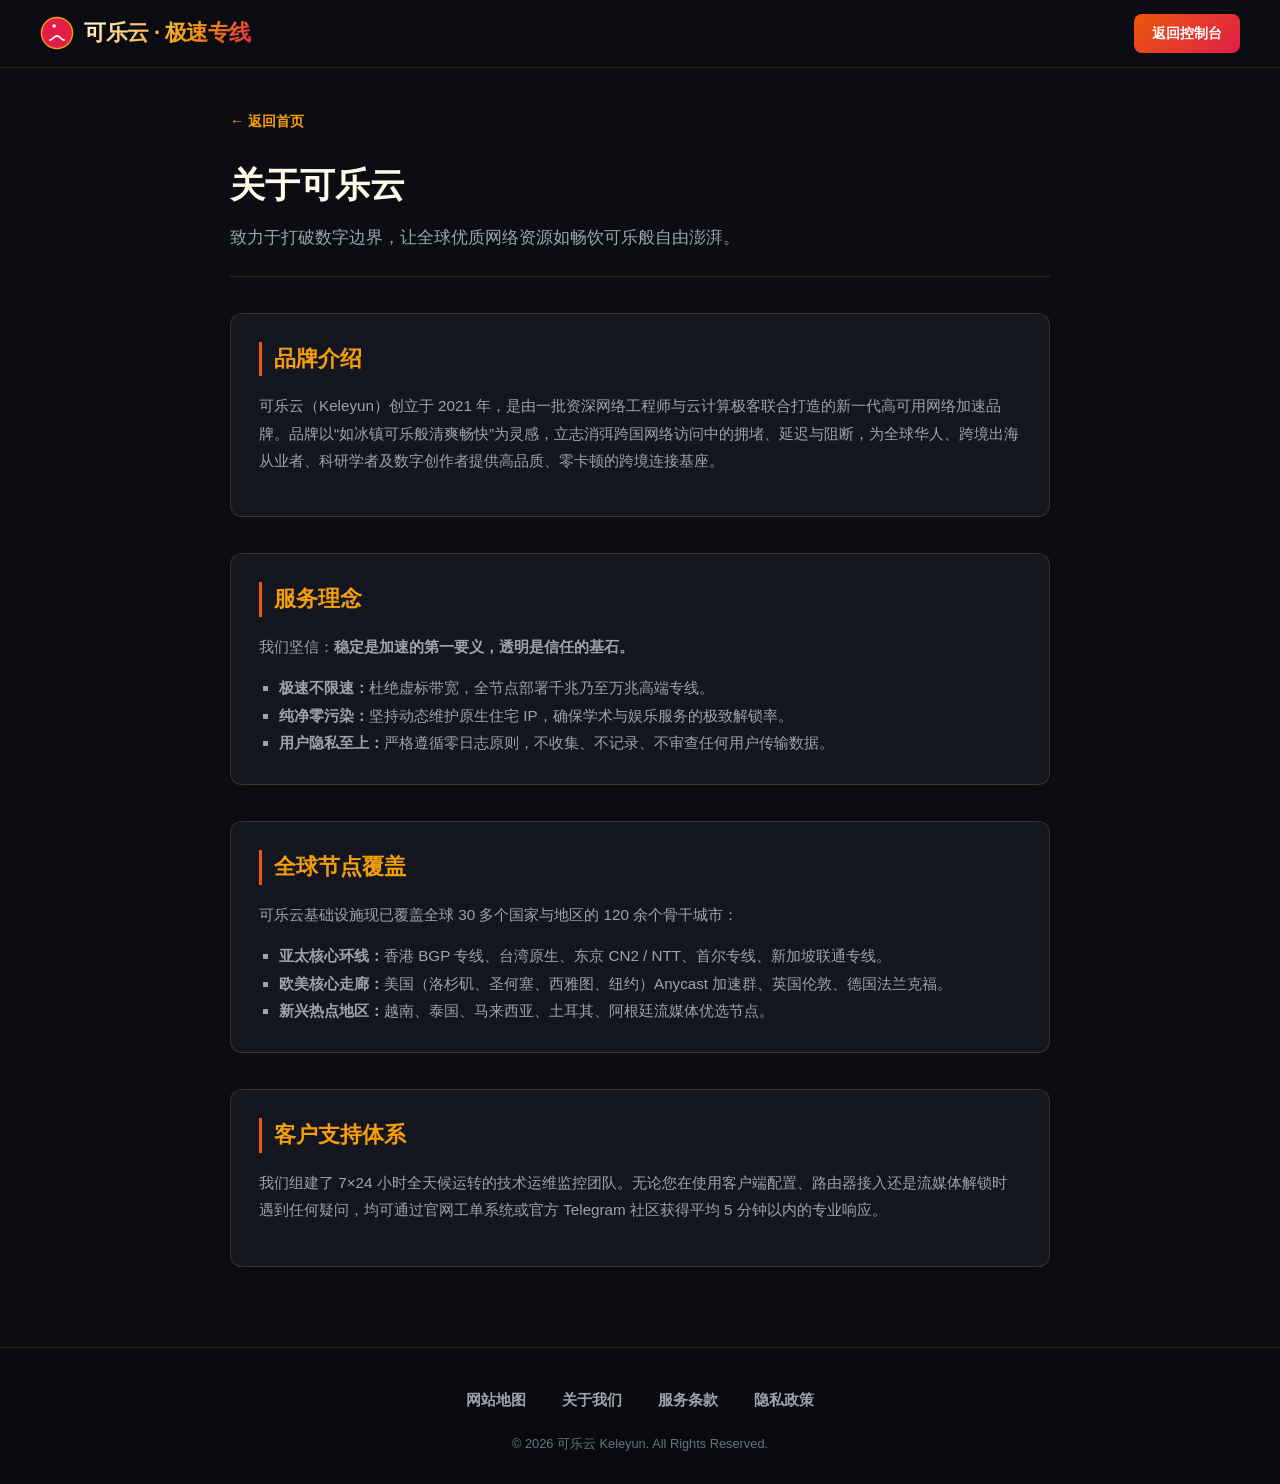
==== about.html @ 2b562ada "feat: initial commit for keleyun.click promotional landing page & SEO articles" ====
<!DOCTYPE html>
<html lang="zh-CN">
<head>
  <meta charset="UTF-8">
  <meta name="viewport" content="width=device-width, initial-scale=1.0">
  <title>关于我们 - 可乐云</title>
  <link rel="stylesheet" href="style.css">
  <style>
    .subpage-container { max-width: 860px; margin: 40px auto 80px; padding: 0 20px; }
    .subpage-header { border-bottom: 1px solid var(--border-line); padding-bottom: 24px; margin-bottom: 36px; }
    .subpage-header h1 { font-size: 2.2rem; color: var(--text-main); margin-bottom: 12px; }
    .subpage-header p { color: var(--text-muted); font-size: 1.05rem; }
    .content-section { margin-bottom: 36px; background: var(--bg-surface); border: 1px solid var(--border-line); border-radius: 12px; padding: 28px; }
    .content-section h2 { font-size: 1.35rem; color: var(--accent-amber); margin-bottom: 16px; border-left: 3px solid var(--accent-orange); padding-left: 12px; }
    .content-section p { color: var(--text-muted); line-height: 1.8; margin-bottom: 14px; font-size: 0.95rem; }
    .content-section ul { list-style: square; padding-left: 20px; color: var(--text-muted); line-height: 1.8; font-size: 0.95rem; }
    .back-home { display: inline-flex; align-items: center; gap: 6px; color: var(--accent-amber); text-decoration: none; margin-bottom: 24px; font-weight: 600; font-size: 0.9rem; }
  </style>
</head>
<body>

  <header class="site-header">
    <div class="nav-container">
      <a href="index.html" class="brand-logo">
        <svg width="34" height="34" viewBox="0 0 48 48" fill="none">
          <circle cx="24" cy="24" r="22" fill="#e11d48" stroke="#f59e0b" stroke-width="2"/>
          <path d="M14 34C18 34 20 28 24 28C28 28 30 34 34 34" stroke="#ffffff" stroke-width="2.5" stroke-linecap="round"/>
          <circle cx="20" cy="14" r="2.5" fill="#ffffff"/>
        </svg>
        <span class="brand-text">可乐云 · 极速专线</span>
      </a>
      <a href="https://ww012.twilightaff.com/#/?code=A56DH1Af" target="_blank" rel="nofollow" class="btn-header-cta">返回控制台</a>
    </div>
  </header>

  <div class="subpage-container">
    <a href="index.html" class="back-home">&larr; 返回首页</a>

    <div class="subpage-header">
      <h1>关于可乐云</h1>
      <p>致力于打破数字边界，让全球优质网络资源如畅饮可乐般自由澎湃。</p>
    </div>

    <!-- 品牌介绍 -->
    <section class="content-section">
      <h2>品牌介绍</h2>
      <p>可乐云（Keleyun）创立于 2021 年，是由一批资深网络工程师与云计算极客联合打造的新一代高可用网络加速品牌。品牌以“如冰镇可乐般清爽畅快”为灵感，立志消弭跨国网络访问中的拥堵、延迟与阻断，为全球华人、跨境出海从业者、科研学者及数字创作者提供高品质、零卡顿的跨境连接基座。</p>
    </section>

    <!-- 服务理念 -->
    <section class="content-section">
      <h2>服务理念</h2>
      <p>我们坚信：<strong>稳定是加速的第一要义，透明是信任的基石。</strong></p>
      <ul>
        <li><strong>极速不限速：</strong>杜绝虚标带宽，全节点部署千兆乃至万兆高端专线。</li>
        <li><strong>纯净零污染：</strong>坚持动态维护原生住宅 IP，确保学术与娱乐服务的极致解锁率。</li>
        <li><strong>用户隐私至上：</strong>严格遵循零日志原则，不收集、不记录、不审查任何用户传输数据。</li>
      </ul>
    </section>

    <!-- 节点覆盖 -->
    <section class="content-section">
      <h2>全球节点覆盖</h2>
      <p>可乐云基础设施现已覆盖全球 30 多个国家与地区的 120 余个骨干城市：</p>
      <ul>
        <li><strong>亚太核心环线：</strong>香港 BGP 专线、台湾原生、东京 CN2 / NTT、首尔专线、新加坡联通专线。</li>
        <li><strong>欧美核心走廊：</strong>美国（洛杉矶、圣何塞、西雅图、纽约）Anycast 加速群、英国伦敦、德国法兰克福。</li>
        <li><strong>新兴热点地区：</strong>越南、泰国、马来西亚、土耳其、阿根廷流媒体优选节点。</li>
      </ul>
    </section>

    <!-- 客户支持体系 -->
    <section class="content-section">
      <h2>客户支持体系</h2>
      <p>我们组建了 7×24 小时全天候运转的技术运维监控团队。无论您在使用客户端配置、路由器接入还是流媒体解锁时遇到任何疑问，均可通过官网工单系统或官方 Telegram 社区获得平均 5 分钟以内的专业响应。</p>
    </section>
  </div>

  <footer class="site-footer">
    <div class="footer-nav">
      <a href="sitemap.html">网站地图</a>
      <a href="about.html">关于我们</a>
      <a href="terms.html">服务条款</a>
      <a href="privacy.html">隐私政策</a>
    </div>
    <div class="footer-copyright">
      &copy; 2026 可乐云 Keleyun. All Rights Reserved.
    </div>
  </footer>

</body>
</html>
---- style.css ----
/* keleyun.click - 日冕光芒 & 动能光焰风 (Solar Flare & Kinetic Energy) + 可乐气泡能量爆发 */
:root {
  --bg-base: #0c0d12;
  --bg-surface: #14161f;
  --bg-card: #1b1e2b;
  --bg-card-hover: #222636;
  --accent-amber: #f59e0b;
  --accent-orange: #ea580c;
  --accent-cola: #e11d48;
  --text-main: #fffbeb;
  --text-muted: #9ca3af;
  --text-dim: #6b7280;
  --border-line: rgba(245, 158, 11, 0.2);
  --border-glow: rgba(234, 88, 12, 0.4);
  --font-stack: -apple-system, BlinkMacSystemFont, "Segoe UI", "PingFang SC", "Hiragino Sans GB", "Microsoft YaHei", sans-serif;
}

*, *::before, *::after {
  box-sizing: border-box;
  margin: 0;
  padding: 0;
}

body {
  font-family: var(--font-stack);
  background-color: var(--bg-base);
  color: var(--text-main);
  line-height: 1.6;
  overflow-x: hidden;
  -webkit-font-smoothing: antialiased;
}

/* 链接全局规范：杜绝浏览器默认蓝/紫色，常态与访问后统一采用主题主强调色 */
a, a:visited {
  color: var(--accent-amber);
  text-decoration: none;
  transition: color 0.2s ease;
}
a:hover {
  color: #fbbf24;
}

/* 顶部流体能量跑马带 */
.telemetry-ticker {
  background: linear-gradient(90deg, #18110b 0%, #26160d 50%, #18110b 100%);
  border-bottom: 1px solid var(--border-line);
  font-size: 0.8rem;
  padding: 7px 16px;
  color: var(--text-muted);
  display: flex;
  justify-content: space-between;
  align-items: center;
}
.telemetry-ticker .status-live {
  display: inline-flex;
  align-items: center;
  gap: 6px;
  color: #34d399;
}
.status-live .indicator-dot {
  width: 8px;
  height: 8px;
  background-color: #34d399;
  border-radius: 50%;
  box-shadow: 0 0 8px #34d399;
}
.telemetry-ticker .node-ping {
  display: flex;
  gap: 16px;
}
.node-ping span {
  color: var(--accent-amber);
}

/* 导航栏 */
.site-header {
  position: sticky;
  top: 0;
  z-index: 100;
  background: rgba(12, 13, 18, 0.92);
  backdrop-filter: blur(8px);
  border-bottom: 1px solid var(--border-line);
  padding: 14px 24px;
}
.nav-container {
  max-width: 1200px;
  margin: 0 auto;
  display: flex;
  justify-content: space-between;
  align-items: center;
}
.brand-logo {
  display: inline-flex;
  align-items: center;
  gap: 10px;
  text-decoration: none;
}
.brand-logo svg {
  flex-shrink: 0;
}
.brand-text {
  font-size: 1.35rem;
  font-weight: 800;
  letter-spacing: -0.5px;
  background: linear-gradient(135deg, #fffbeb 0%, #f59e0b 60%, #e11d48 100%);
  -webkit-background-clip: text;
  -webkit-text-fill-color: transparent;
}
html {
  scroll-behavior: smooth;
}
section {
  scroll-margin-top: 80px;
}
.nav-menu-group {
  display: flex;
  align-items: center;
  gap: 20px;
}
.nav-actions {
  display: flex;
  align-items: center;
  gap: 18px;
}
.nav-item-link {
  color: var(--text-muted);
  font-size: 0.92rem;
  font-weight: 600;
  text-decoration: none;
  transition: color 0.2s ease;
  white-space: nowrap;
}
.nav-item-link:hover {
  color: #fbbf24;
}
.nav-item-link:visited {
  color: var(--text-muted);
}
.nav-item-link:hover:visited {
  color: #fbbf24;
}
.nav-item-link.nav-highlight-link {
  color: var(--accent-amber);
  font-weight: 700;
}
.nav-item-link.nav-highlight-link:visited {
  color: var(--accent-amber);
}
.btn-header-cta,
.btn-header-cta:visited {
  background: linear-gradient(135deg, var(--accent-orange), var(--accent-cola));
  color: #ffffff !important;
  padding: 8px 18px;
  border-radius: 8px;
  text-decoration: none;
  font-size: 0.88rem;
  font-weight: 700;
  transition: transform 0.2s, box-shadow 0.2s;
  display: inline-flex;
  align-items: center;
}
.btn-header-cta:hover {
  transform: translateY(-1px);
  color: #ffffff !important;
  box-shadow: 0 4px 16px rgba(225, 29, 72, 0.35);
}

/* 主内容容器 */
.layout-wrapper {
  max-width: 1200px;
  margin: 0 auto;
  padding: 0 20px;
}

/* Hero 区域：非对称动能分栏 */
.hero-solar {
  padding: 70px 0 50px;
  display: grid;
  grid-template-columns: 1.15fr 0.85fr;
  gap: 40px;
  align-items: center;
}
.hero-badge {
  display: inline-flex;
  align-items: center;
  gap: 8px;
  background: rgba(245, 158, 11, 0.12);
  border: 1px solid var(--border-line);
  padding: 6px 14px;
  border-radius: 20px;
  font-size: 0.82rem;
  color: var(--accent-amber);
  margin-bottom: 20px;
}
.hero-headline {
  font-size: 2.85rem;
  font-weight: 900;
  line-height: 1.22;
  margin-bottom: 20px;
  color: var(--text-main);
}
.hero-headline .highlight-flare {
  background: linear-gradient(135deg, #f59e0b 0%, #ea580c 50%, #e11d48 100%);
  -webkit-background-clip: text;
  -webkit-text-fill-color: transparent;
}
.hero-subhead {
  font-size: 1.12rem;
  color: var(--text-muted);
  line-height: 1.7;
  margin-bottom: 34px;
}
.hero-buttons {
  display: flex;
  flex-wrap: wrap;
  gap: 16px;
  align-items: center;
}

/* 核心 CTA 按钮：确保无论是否访问过均恒定保持纯白高对比度文字 */
.btn-solar-cta,
.btn-solar-cta:visited {
  display: inline-flex;
  align-items: center;
  justify-content: center;
  gap: 8px;
  background: linear-gradient(135deg, #f59e0b 0%, #ea580c 50%, #e11d48 100%);
  color: #ffffff !important;
  text-shadow: 0 1px 2px rgba(0, 0, 0, 0.4);
  padding: 14px 30px;
  border-radius: 10px;
  text-decoration: none;
  font-weight: 800;
  font-size: 1.05rem;
  box-shadow: 0 4px 20px rgba(234, 88, 12, 0.35);
  transition: all 0.25s ease;
}
.btn-solar-cta:hover {
  transform: translateY(-2px);
  color: #ffffff !important;
  box-shadow: 0 8px 28px rgba(234, 88, 12, 0.55);
}

/* 2026最新梯子推荐 (dofollow 权重传递按钮) */
.btn-dofollow-recommend,
.btn-dofollow-recommend:visited {
  display: inline-flex;
  align-items: center;
  justify-content: center;
  gap: 8px;
  background: rgba(245, 158, 11, 0.12);
  border: 1.5px solid var(--accent-amber);
  color: var(--accent-amber) !important;
  padding: 13px 26px;
  border-radius: 10px;
  text-decoration: none;
  font-weight: 700;
  font-size: 1.02rem;
  transition: all 0.25s ease;
}
.btn-dofollow-recommend:hover {
  background: rgba(245, 158, 11, 0.25);
  color: #ffffff !important;
  transform: translateY(-2px);
  box-shadow: 0 4px 18px rgba(245, 158, 11, 0.25);
}

/* Hero 右侧动态可乐瓶展台 (Dynamic Solar Cola Bottle Visual) */
.hero-cola-showcase {
  display: flex;
  justify-content: center;
  align-items: center;
  position: relative;
}
.bottle-stage-wrapper {
  position: relative;
  display: inline-flex;
  align-items: center;
  justify-content: center;
  padding: 20px;
}
.solar-aura-ring {
  position: absolute;
  width: 320px;
  height: 320px;
  border-radius: 50%;
  background: radial-gradient(circle, rgba(245, 158, 11, 0.18) 0%, rgba(225, 29, 72, 0.12) 50%, transparent 70%);
  border: 1px dashed rgba(245, 158, 11, 0.35);
  animation: solarRingPulse 6s ease-in-out infinite alternate;
}
@keyframes solarRingPulse {
  0% { transform: scale(0.92) rotate(0deg); opacity: 0.7; }
  100% { transform: scale(1.08) rotate(180deg); opacity: 1; }
}

.kinetic-bottle-container {
  position: relative;
  z-index: 2;
  filter: drop-shadow(0 20px 40px rgba(225, 29, 72, 0.35));
  animation: bottleHover 4.5s ease-in-out infinite;
}
@keyframes bottleHover {
  0%, 100% { transform: translateY(0); }
  50% { transform: translateY(-10px); }
}

.liquid-top-meniscus {
  animation: meniscusWobble 2.5s ease-in-out infinite alternate;
}
@keyframes meniscusWobble {
  0% { transform: scaleX(0.95); }
  100% { transform: scaleX(1.05); }
}

.solar-fizz-bubbles .sfb {
  animation: solarFizzRise linear infinite;
}
.sfb-1 { animation-duration: 2.1s; animation-delay: 0s; }
.sfb-2 { animation-duration: 2.7s; animation-delay: -0.4s; }
.sfb-3 { animation-duration: 1.8s; animation-delay: -0.9s; }
.sfb-4 { animation-duration: 2.4s; animation-delay: -1.4s; }
.sfb-5 { animation-duration: 2.0s; animation-delay: -0.6s; }
.sfb-6 { animation-duration: 1.7s; animation-delay: -0.2s; }
.sfb-7 { animation-duration: 2.3s; animation-delay: -1.1s; }
.sfb-8 { animation-duration: 1.9s; animation-delay: -0.5s; }
.sfb-9 { animation-duration: 2.2s; animation-delay: -1.6s; }

@keyframes solarFizzRise {
  0% { transform: translateY(0); opacity: 0; }
  20% { opacity: 0.95; }
  85% { opacity: 0.95; }
  100% { transform: translateY(-140px); opacity: 0; }
}

.solar-ice-cube.cube-left {
  animation: iceSwayLeft 3.6s ease-in-out infinite alternate;
}
@keyframes iceSwayLeft {
  0% { transform: translate(0, 0) rotate(0deg); }
  100% { transform: translate(3px, -6px) rotate(4deg); }
}

.solar-ice-cube.cube-right {
  animation: iceSwayRight 4.2s ease-in-out infinite alternate;
}
@keyframes iceSwayRight {
  0% { transform: translate(0, 0) rotate(0deg); }
  100% { transform: translate(-4px, -5px) rotate(-5deg); }
}

.cap-mist-group .mist {
  animation: mistPuff 2s ease-out infinite;
}
.m1 { animation-delay: 0s; }
.m2 { animation-delay: -0.5s; }
.m3 { animation-delay: -1s; }
.m4 { animation-delay: -1.5s; }
@keyframes mistPuff {
  0% { transform: translateY(0) scale(0.6); opacity: 0.9; }
  100% { transform: translateY(-18px) scale(1.4); opacity: 0; }
}

.kinetic-chip {
  position: absolute;
  z-index: 5;
  background: rgba(24, 17, 11, 0.92);
  border: 1px solid var(--border-line);
  box-shadow: 0 8px 24px rgba(0, 0, 0, 0.5);
  padding: 8px 16px;
  border-radius: 20px;
  font-size: 0.84rem;
  font-weight: 700;
  color: #ffffff;
  display: inline-flex;
  align-items: center;
  gap: 8px;
  white-space: nowrap;
}
.kinetic-chip .chip-glow-dot {
  width: 8px;
  height: 8px;
  border-radius: 50%;
  background: #34d399;
  box-shadow: 0 0 8px #34d399;
}
.kinetic-chip .chip-glow-dot.flame {
  background: #ea580c;
  box-shadow: 0 0 8px #f59e0b;
}
.chip-top-left {
  top: 15%;
  left: -20px;
  animation: chipFloatA 4.5s ease-in-out infinite alternate;
}
.chip-bottom-right {
  bottom: 12%;
  right: -20px;
  animation: chipFloatB 4s ease-in-out infinite alternate;
}
@keyframes chipFloatA {
  0% { transform: translateY(0) translateX(0); }
  100% { transform: translateY(-8px) translateX(6px); }
}
@keyframes chipFloatB {
  0% { transform: translateY(0) translateX(0); }
  100% { transform: translateY(8px) translateX(-6px); }
}

/* 区块通用标题 */
.section-masthead {
  text-align: center;
  margin-bottom: 44px;
}
.section-tag {
  display: inline-block;
  font-size: 0.82rem;
  font-weight: 700;
  text-transform: uppercase;
  color: var(--accent-amber);
  letter-spacing: 1.5px;
  margin-bottom: 8px;
}
.section-title {
  font-size: 2.1rem;
  font-weight: 800;
  color: var(--text-main);
  line-height: 1.3;
}
.section-subtitle {
  font-size: 0.98rem;
  color: var(--text-muted);
  margin-top: 10px;
  max-width: 620px;
  margin-left: auto;
  margin-right: auto;
}

/* 核心优势卡片：极速吞吐性能表现 (3项) */
.section-advantages {
  padding: 60px 0;
  border-top: 1px solid rgba(255, 255, 255, 0.05);
}
.advantages-grid {
  display: grid;
  grid-template-columns: repeat(3, 1fr);
  gap: 24px;
}
.advantage-card {
  background: var(--bg-surface);
  border: 1px solid var(--border-line);
  border-radius: 12px;
  padding: 30px 24px;
  transition: all 0.25s ease;
  position: relative;
  overflow: hidden;
}
.advantage-card::before {
  content: "";
  position: absolute;
  top: 0;
  left: 0;
  right: 0;
  height: 3px;
  background: linear-gradient(90deg, var(--accent-amber), var(--accent-cola));
  opacity: 0;
  transition: opacity 0.25s;
}
.advantage-card:hover {
  transform: translateY(-4px);
  border-color: var(--border-glow);
  background: var(--bg-card);
}
.advantage-card:hover::before {
  opacity: 1;
}
.card-icon-wrapper {
  width: 52px;
  height: 52px;
  border-radius: 10px;
  background: rgba(245, 158, 11, 0.12);
  display: flex;
  align-items: center;
  justify-content: center;
  margin-bottom: 20px;
}
.card-title {
  font-size: 1.25rem;
  font-weight: 700;
  margin-bottom: 12px;
  color: var(--text-main);
}
.card-desc {
  font-size: 0.92rem;
  color: var(--text-muted);
  line-height: 1.65;
}

/* 流媒体与 AI 支持卡片 (4项) */
.section-streaming-ai {
  padding: 60px 0;
  background: linear-gradient(180deg, rgba(20, 22, 31, 0.4) 0%, rgba(12, 13, 18, 0) 100%);
}
.streaming-grid {
  display: grid;
  grid-template-columns: repeat(4, 1fr);
  gap: 20px;
}
.stream-card {
  background: var(--bg-surface);
  border: 1px solid var(--border-line);
  border-radius: 12px;
  padding: 24px 20px;
  transition: all 0.25s ease;
}
.stream-card:hover {
  border-color: var(--accent-amber);
  transform: translateY(-3px);
}
.stream-card .stream-header {
  display: flex;
  align-items: center;
  gap: 12px;
  margin-bottom: 14px;
}
.stream-badge {
  font-size: 0.72rem;
  font-weight: 700;
  padding: 3px 8px;
  border-radius: 4px;
  background: rgba(225, 29, 72, 0.18);
  color: var(--accent-cola);
  margin-left: auto;
}
.stream-title {
  font-size: 1.08rem;
  font-weight: 700;
}
.stream-desc {
  font-size: 0.86rem;
  color: var(--text-muted);
  line-height: 1.6;
}

/* 价格对比表 (3个档位) */
.section-pricing {
  padding: 70px 0;
}
.pricing-grid {
  display: grid;
  grid-template-columns: repeat(3, 1fr);
  gap: 24px;
  align-items: center;
}
.pricing-card {
  background: var(--bg-surface);
  border: 1px solid var(--border-line);
  border-radius: 14px;
  padding: 34px 26px;
  position: relative;
  transition: all 0.25s ease;
}
.pricing-card.popular {
  background: var(--bg-card);
  border: 2px solid var(--accent-orange);
  transform: scale(1.03);
  box-shadow: 0 12px 36px rgba(234, 88, 12, 0.25);
}
.badge-popular {
  position: absolute;
  top: -13px;
  left: 50%;
  transform: translateX(-50%);
  background: linear-gradient(90deg, var(--accent-orange), var(--accent-cola));
  color: #fff;
  font-size: 0.76rem;
  font-weight: 700;
  padding: 4px 14px;
  border-radius: 20px;
  letter-spacing: 0.5px;
}
.plan-name {
  font-size: 1.3rem;
  font-weight: 700;
  color: var(--text-main);
  margin-bottom: 8px;
}
.plan-desc {
  font-size: 0.86rem;
  color: var(--text-muted);
  margin-bottom: 20px;
}
.plan-price-box {
  margin-bottom: 24px;
  padding-bottom: 20px;
  border-bottom: 1px solid rgba(255, 255, 255, 0.08);
}
.plan-price {
  font-size: 2.3rem;
  font-weight: 900;
  color: var(--text-main);
}
.plan-unit {
  font-size: 0.9rem;
  color: var(--text-dim);
}
.plan-features {
  list-style: none;
  margin-bottom: 28px;
  display: flex;
  flex-direction: column;
  gap: 12px;
}
.plan-features li {
  font-size: 0.9rem;
  color: var(--text-muted);
  display: flex;
  align-items: center;
  gap: 10px;
}
.plan-features li svg {
  flex-shrink: 0;
}
.btn-pricing-cta,
.btn-pricing-cta:visited {
  display: block;
  width: 100%;
  text-align: center;
  padding: 12px 0;
  border-radius: 8px;
  font-weight: 700;
  font-size: 0.96rem;
  text-decoration: none;
  background: rgba(245, 158, 11, 0.12);
  color: var(--accent-amber) !important;
  border: 1px solid var(--border-line);
  transition: all 0.25s ease;
}
.btn-pricing-cta:hover {
  background: linear-gradient(135deg, var(--accent-orange), var(--accent-cola));
  color: #ffffff !important;
  border-color: transparent;
}
.pricing-card.popular .btn-pricing-cta,
.pricing-card.popular .btn-pricing-cta:visited {
  background: linear-gradient(135deg, var(--accent-amber), var(--accent-orange));
  color: #ffffff !important;
  text-shadow: 0 1px 2px rgba(0, 0, 0, 0.3);
  border-color: transparent;
}
.pricing-card.popular .btn-pricing-cta:hover {
  background: linear-gradient(135deg, var(--accent-orange), var(--accent-cola));
  color: #ffffff !important;
}

/* FAQ 模块 (4项) */
.section-faq {
  padding: 60px 0;
}
.faq-grid {
  display: grid;
  grid-template-columns: repeat(2, 1fr);
  gap: 20px;
}
.faq-item {
  background: var(--bg-surface);
  border: 1px solid var(--border-line);
  border-radius: 10px;
  padding: 22px;
}
.faq-question {
  font-size: 1.05rem;
  font-weight: 700;
  color: var(--text-main);
  margin-bottom: 10px;
  display: flex;
  align-items: center;
  gap: 8px;
}
.faq-answer {
  font-size: 0.9rem;
  color: var(--text-muted);
  line-height: 1.65;
}

/* 用户口碑证言 (3项) */
.section-testimonials {
  padding: 60px 0 80px;
}
.testimonials-grid {
  display: grid;
  grid-template-columns: repeat(3, 1fr);
  gap: 22px;
}
.testimonial-card {
  background: var(--bg-surface);
  border: 1px solid var(--border-line);
  border-radius: 12px;
  padding: 24px;
  display: flex;
  flex-direction: column;
  justify-content: space-between;
}
.testimonial-body {
  font-size: 0.92rem;
  color: var(--text-muted);
  line-height: 1.7;
  margin-bottom: 18px;
  font-style: italic;
}
.testimonial-user {
  display: flex;
  align-items: center;
  gap: 12px;
  border-top: 1px solid rgba(255, 255, 255, 0.06);
  padding-top: 14px;
}
.avatar-badge {
  width: 40px;
  height: 40px;
  border-radius: 50%;
  background: linear-gradient(135deg, var(--accent-orange), var(--accent-cola));
  display: flex;
  align-items: center;
  justify-content: center;
  font-weight: 800;
  color: #fff;
  font-size: 0.9rem;
}
.user-meta h4 {
  font-size: 0.94rem;
  font-weight: 700;
  color: var(--text-main);
}
.user-meta span {
  font-size: 0.78rem;
  color: var(--text-dim);
}

/* 页脚：严格仅展示4个标题，且必须是独立页面链接 */
.site-footer {
  border-top: 1px solid var(--border-line);
  background: #090a0e;
  padding: 40px 0 30px;
  text-align: center;
}
.footer-nav {
  display: flex;
  justify-content: center;
  align-items: center;
  gap: 36px;
  margin-bottom: 22px;
}
.footer-nav a {
  color: var(--text-muted);
  text-decoration: none;
  font-size: 0.95rem;
  font-weight: 600;
  transition: color 0.2s ease;
  position: relative;
}
.footer-nav a:hover {
  color: var(--accent-amber);
}
.footer-copyright {
  font-size: 0.8rem;
  color: var(--text-dim);
}

/* 响应式媒体查询：移动端纯单列极速适配 */
@media (max-width: 900px) {
  .telemetry-ticker {
    padding: 6px 14px;
    font-size: 0.75rem;
    justify-content: center;
  }
  .telemetry-ticker .node-ping {
    display: none !important;
  }
  .site-header {
    padding: 10px 14px;
    position: sticky;
    top: 0;
    z-index: 100;
  }
  .nav-container {
    display: flex;
    flex-wrap: wrap;
    align-items: center;
    justify-content: space-between;
    row-gap: 8px;
    width: 100%;
    max-width: 100%;
  }
  .brand-logo {
    display: inline-flex;
    align-items: center;
    gap: 8px;
    flex-shrink: 0;
  }
  .brand-logo svg {
    width: 30px;
    height: 30px;
  }
  .brand-text {
    font-size: 1.05rem;
    letter-spacing: -0.3px;
  }
  .nav-actions {
    margin-left: auto;
    flex-shrink: 0;
  }
  .btn-header-cta,
  .btn-header-cta:visited {
    padding: 6px 13px;
    font-size: 0.8rem;
    border-radius: 6px;
    white-space: nowrap;
  }
  .nav-menu-group {
    order: 3;
    display: flex !important;
    width: 100% !important;
    min-width: 0 !important;
    overflow-x: auto !important;
    overflow-y: hidden;
    white-space: nowrap !important;
    flex-wrap: nowrap !important;
    -webkit-overflow-scrolling: touch;
    scrollbar-width: none;
    -ms-overflow-style: none;
    padding: 5px 2px 2px;
    gap: 8px;
    border-top: 1px solid rgba(245, 158, 11, 0.15);
  }
  .nav-menu-group::-webkit-scrollbar {
    display: none;
  }
  .nav-item-link,
  .nav-item-link:visited {
    flex-shrink: 0 !important;
    display: inline-flex;
    align-items: center;
    padding: 5px 12px;
    font-size: 0.82rem;
    font-weight: 600;
    color: #e5e7eb !important;
    background: rgba(255, 255, 255, 0.05);
    border: 1px solid rgba(255, 255, 255, 0.1);
    border-radius: 6px;
    text-decoration: none;
    line-height: 1.2;
    transition: all 0.2s ease;
  }
  .nav-item-link:hover,
  .nav-item-link:active {
    background: rgba(245, 158, 11, 0.2);
    border-color: rgba(245, 158, 11, 0.45);
    color: #fbbf24 !important;
  }
  .nav-item-link.nav-highlight-link,
  .nav-item-link.nav-highlight-link:visited {
    background: rgba(225, 29, 72, 0.2);
    border-color: rgba(225, 29, 72, 0.45);
    color: #fbbf24 !important;
    font-weight: 700;
  }
  section {
    scroll-margin-top: 105px;
  }
  .hero-solar {
    grid-template-columns: 1fr;
    padding: 40px 0 30px;
    gap: 30px;
  }
  .hero-headline {
    font-size: 2.1rem;
  }
  .advantages-grid {
    grid-template-columns: 1fr;
  }
  .streaming-grid {
    grid-template-columns: repeat(2, 1fr);
  }
  .pricing-grid {
    grid-template-columns: 1fr;
    gap: 28px;
  }
  .pricing-card.popular {
    transform: none;
  }
  .faq-grid {
    grid-template-columns: 1fr;
  }
  .testimonials-grid {
    grid-template-columns: 1fr;
  }
}

@media (max-width: 540px) {
  .site-header {
    padding: 8px 12px;
  }
  .brand-text {
    font-size: 0.95rem;
  }
  .btn-header-cta,
  .btn-header-cta:visited {
    padding: 5px 10px;
    font-size: 0.76rem;
  }
  .hero-headline {
    font-size: 1.8rem;
  }
  .streaming-grid {
    grid-template-columns: 1fr;
  }
  .hero-buttons {
    flex-direction: column;
    width: 100%;
  }
  .btn-solar-cta, .btn-dofollow-recommend {
    width: 100%;
    text-align: center;
  }
  .footer-nav {
    flex-direction: column;
    gap: 16px;
  }
}

/* 资讯列表与专栏文章通用排版规范 */
.article-hub-container {
  max-width: 1100px;
  margin: 50px auto 80px;
  padding: 0 20px;
}
.article-hub-header {
  border-bottom: 1px solid var(--border-line);
  padding-bottom: 24px;
  margin-bottom: 40px;
  text-align: center;
}
.article-hub-header h1 {
  font-size: 2.4rem;
  font-weight: 800;
  color: var(--text-main);
  margin-bottom: 12px;
}
.article-hub-header p {
  color: var(--text-muted);
  font-size: 1.05rem;
}
.hub-articles-grid {
  display: grid;
  grid-template-columns: repeat(2, 1fr);
  gap: 24px;
}
.hub-article-card {
  background: var(--bg-surface);
  border: 1px solid var(--border-line);
  border-radius: 12px;
  padding: 28px;
  display: flex;
  flex-direction: column;
  justify-content: space-between;
  transition: all 0.25s ease;
}
.hub-article-card:hover {
  border-color: var(--accent-amber);
  transform: translateY(-3px);
  background: var(--bg-card);
}
.hub-card-meta {
  font-size: 0.8rem;
  color: var(--accent-orange);
  font-weight: 700;
  margin-bottom: 10px;
  text-transform: uppercase;
  letter-spacing: 1px;
}
.hub-card-title {
  font-size: 1.25rem;
  font-weight: 800;
  color: var(--text-main);
  line-height: 1.45;
  margin-bottom: 14px;
}
.hub-card-excerpt {
  font-size: 0.92rem;
  color: var(--text-muted);
  line-height: 1.7;
  margin-bottom: 20px;
}
.hub-card-link {
  display: inline-flex;
  align-items: center;
  gap: 6px;
  font-weight: 700;
  font-size: 0.92rem;
  color: var(--accent-amber);
}
.hub-card-link:hover {
  color: #fbbf24;
}

/* 独立文章阅读页排版规范 */
.article-reader-container {
  max-width: 860px;
  margin: 40px auto 80px;
  padding: 0 20px;
}
.article-post-header {
  border-bottom: 1px solid var(--border-line);
  padding-bottom: 24px;
  margin-bottom: 36px;
}
.article-post-meta {
  display: flex;
  gap: 16px;
  font-size: 0.85rem;
  color: var(--accent-amber);
  margin-bottom: 14px;
  font-weight: 600;
}
.article-post-title {
  font-size: 2.2rem;
  font-weight: 900;
  line-height: 1.35;
  color: var(--text-main);
  margin-bottom: 14px;
}
.article-post-summary {
  font-size: 1.05rem;
  color: var(--text-muted);
  line-height: 1.7;
  background: rgba(245, 158, 11, 0.08);
  border-left: 3px solid var(--accent-amber);
  padding: 14px 18px;
  border-radius: 4px;
}
.article-content-body {
  font-size: 1.02rem;
  color: #d1d5db;
  line-height: 1.85;
}
.article-content-body h2 {
  font-size: 1.48rem;
  font-weight: 800;
  color: #fffbeb;
  margin: 38px 0 16px;
  padding-bottom: 8px;
  border-bottom: 1px solid rgba(245, 158, 11, 0.2);
  display: flex;
  align-items: center;
  gap: 8px;
}
.article-content-body h3 {
  font-size: 1.22rem;
  font-weight: 700;
  color: #fef08a;
  margin: 26px 0 12px;
}
.article-content-body p {
  margin-bottom: 18px;
  color: #d1d5db;
}
.article-content-body ul, .article-content-body ol {
  margin-bottom: 22px;
  padding-left: 24px;
  color: #d1d5db;
}
.article-content-body li {
  margin-bottom: 8px;
}

/* 文章正文中的专属高亮外链与内链样式（绝非默认蓝紫，访问前后保持亮琥珀橙） */
.article-content-body a,
.article-content-body a:visited {
  color: var(--accent-amber) !important;
  font-weight: 700;
  text-decoration: underline;
  text-underline-offset: 3px;
  text-decoration-color: rgba(245, 158, 11, 0.5);
  transition: all 0.2s ease;
}
.article-content-body a:hover {
  color: #fed7aa !important;
  text-decoration-color: #fed7aa;
}

@media (max-width: 768px) {
  .hub-articles-grid {
    grid-template-columns: 1fr;
  }
  .article-post-title {
    font-size: 1.8rem;
  }
}
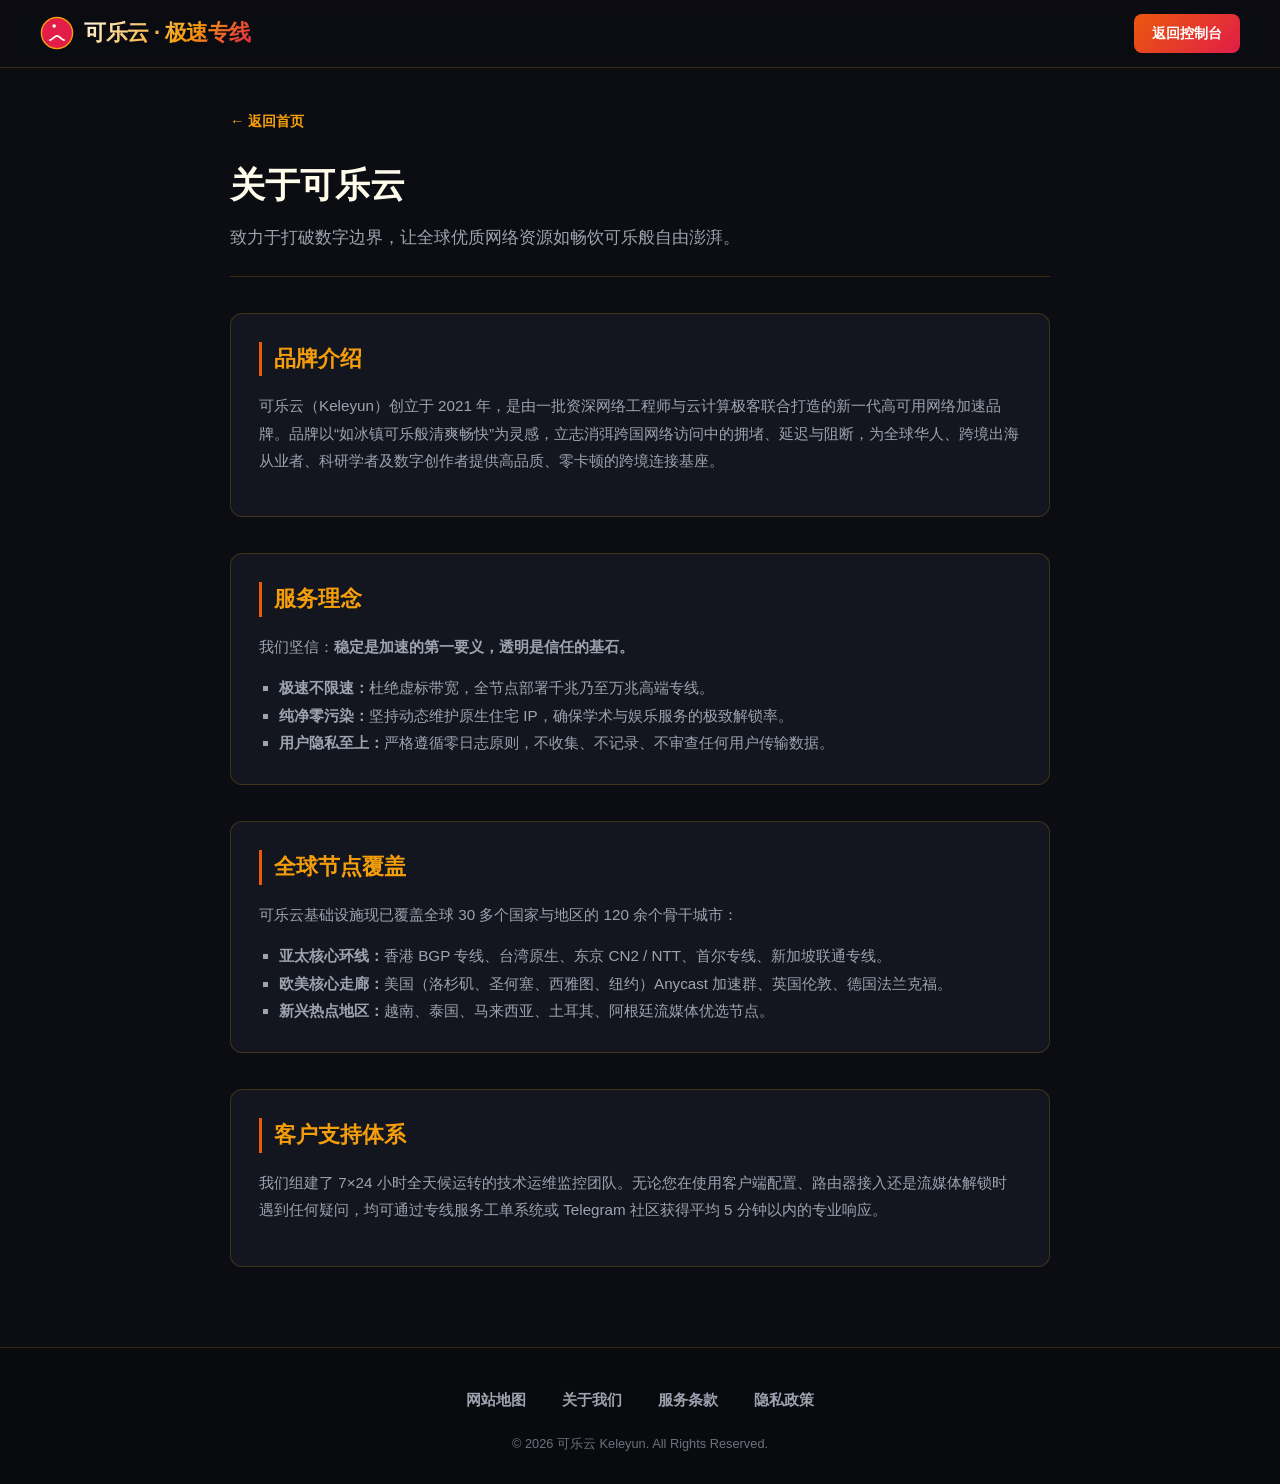
==== commit 5873d19b: "revert: restore original layout and structure prior to pricing changes while keeping bespoke hero in" ====
--- a/about.html
+++ b/about.html
@@ -72,7 +72,7 @@
     <!-- 客户支持体系 -->
     <section class="content-section">
       <h2>客户支持体系</h2>
-      <p>我们组建了 7×24 小时全天候运转的技术运维监控团队。无论您在使用客户端配置、路由器接入还是流媒体解锁时遇到任何疑问，均可通过官网工单系统或官方 Telegram 社区获得平均 5 分钟以内的专业响应。</p>
+      <p>我们组建了 7×24 小时全天候运转的技术运维监控团队。无论您在使用客户端配置、路由器接入还是流媒体解锁时遇到任何疑问，均可通过专线服务工单系统或 Telegram 社区获得平均 5 分钟以内的专业响应。</p>
     </section>
   </div>
 
